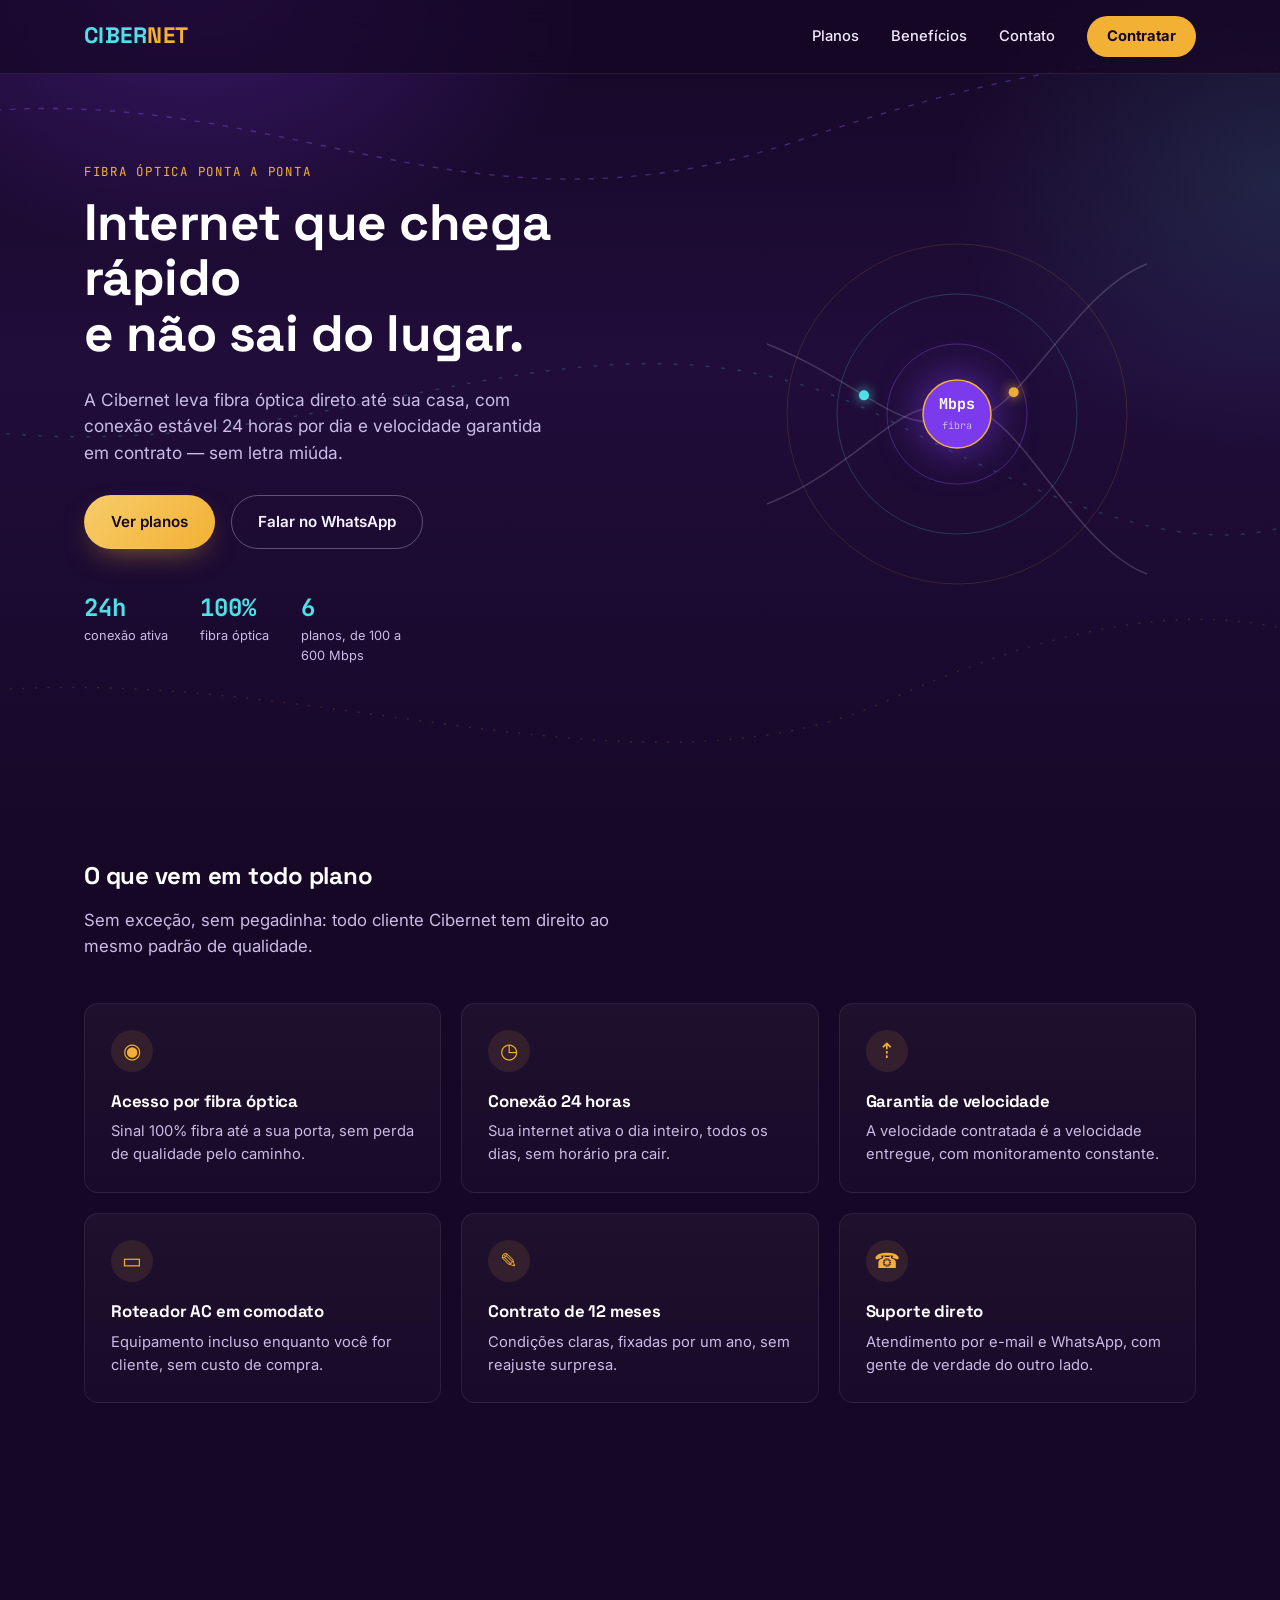
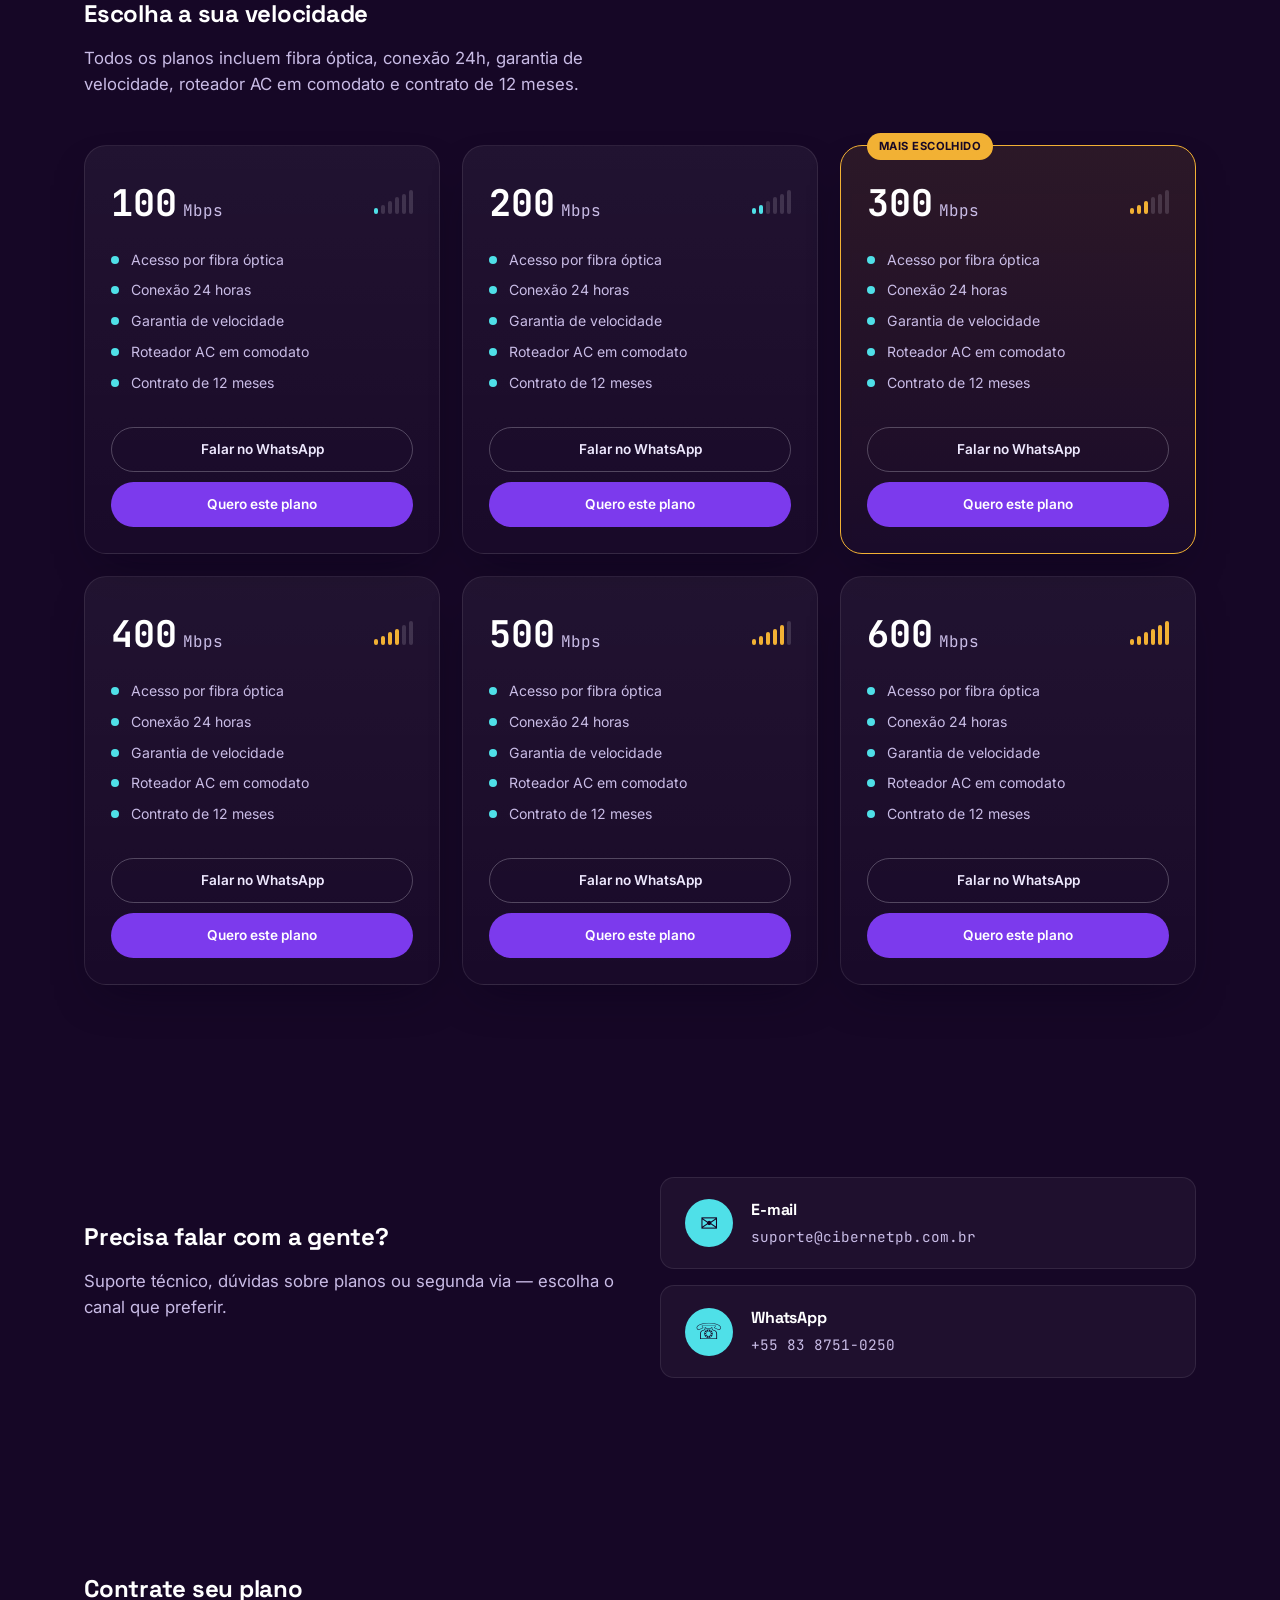
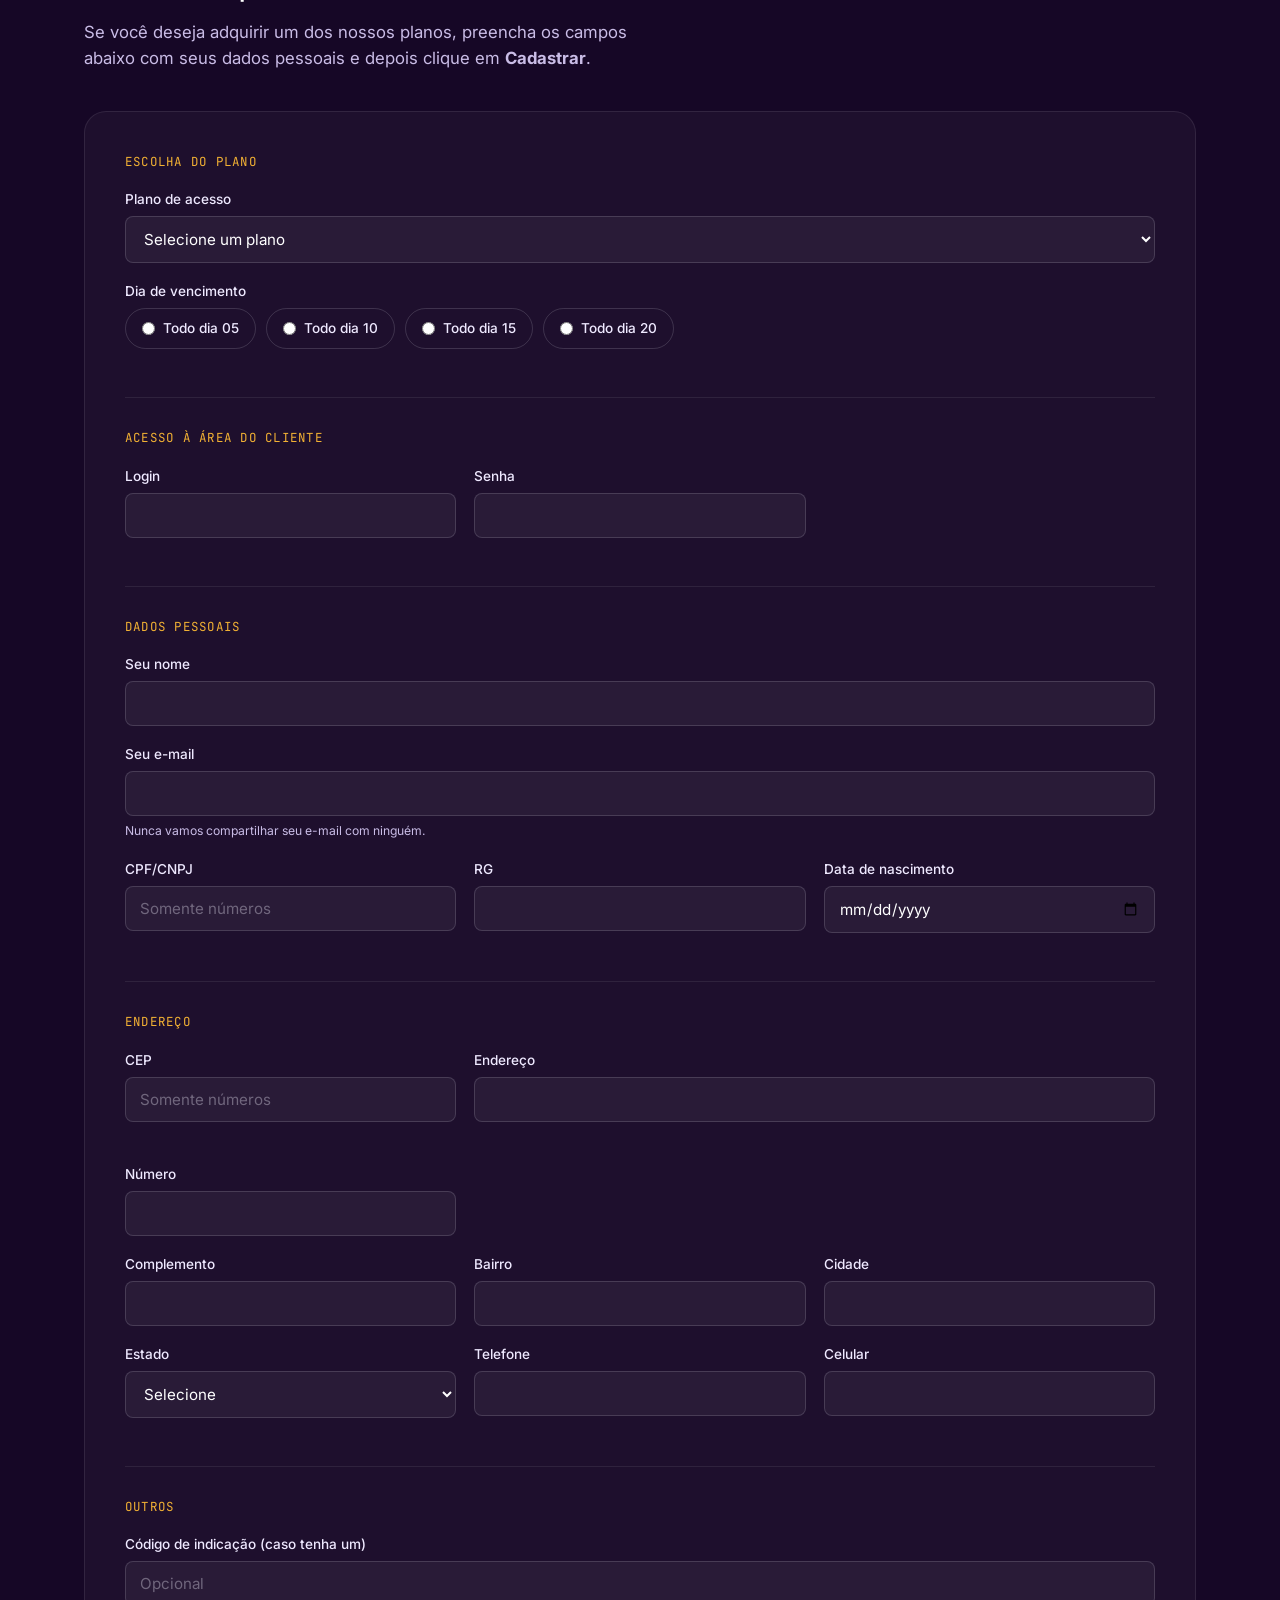
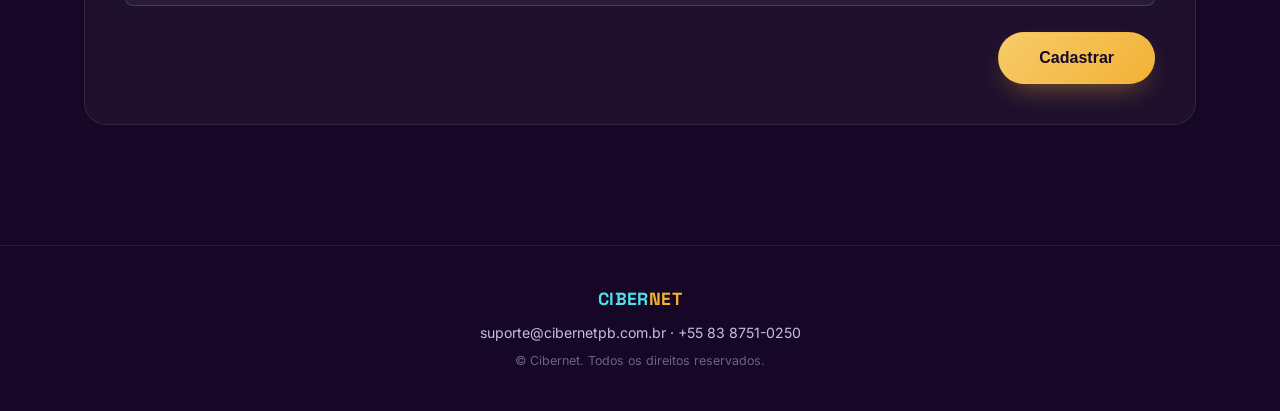
==== index.html @ 53a06dd5 "upload" ====
<!DOCTYPE html>
<html lang="pt-BR">
<head>
<meta charset="UTF-8">
<meta name="viewport" content="width=device-width, initial-scale=1.0">
<title>Cibernet — Internet Fibra Óptica</title>
<meta name="description" content="Cibernet, provedor de internet fibra óptica. Planos de 100 a 600 Mbps, conexão 24 horas e garantia de velocidade.">
<link rel="preconnect" href="https://fonts.googleapis.com">
<link rel="preconnect" href="https://fonts.gstatic.com" crossorigin>
<link href="https://fonts.googleapis.com/css2?family=Space+Grotesk:wght@500;600;700&family=Inter:wght@400;500;600;700&family=JetBrains+Mono:wght@500;700&display=swap" rel="stylesheet">
<link rel="stylesheet" href="style.css">
</head>
<body>

<!-- linhas de fibra decorativas no fundo -->
<div class="fiber-bg" aria-hidden="true">
  <svg viewBox="0 0 1440 900" preserveAspectRatio="none">
    <path class="fiber-line f1" d="M-100,120 C300,60 500,260 900,140 S1500,40 1600,160"/>
    <path class="fiber-line f2" d="M-100,420 C350,500 650,260 1000,420 S1450,560 1600,440"/>
    <path class="fiber-line f3" d="M-100,700 C300,640 700,820 1000,700 S1500,600 1600,720"/>
  </svg>
</div>

<header class="site-header" id="topo">
  <div class="wrap header-row">
    <a href="#topo" class="brand">
      <span class="brand-mark">CIBER<span class="brand-net">NET</span></span>
    </a>
    <nav class="main-nav" aria-label="Navegação principal">
      <a href="#planos">Planos</a>
      <a href="#beneficios">Benefícios</a>
      <a href="#contato">Contato</a>
      <a href="#cadastro" class="nav-cta">Contratar</a>
    </nav>
    <button class="nav-toggle" id="navToggle" aria-label="Abrir menu" aria-expanded="false">
      <span></span><span></span><span></span>
    </button>
  </div>
</header>

<main>

  <!-- HERO -->
  <section class="hero">
    <div class="wrap hero-grid">
      <div class="hero-copy">
        <p class="eyebrow">Fibra óptica ponta a ponta</p>
        <h1>Internet que chega rápido<br> e não sai do lugar.</h1>
        <p class="hero-sub">A Cibernet leva fibra óptica direto até sua casa, com conexão estável 24 horas por dia e velocidade garantida em contrato — sem letra miúda.</p>
        <div class="hero-actions">
          <a href="#planos" class="btn btn-gold">Ver planos</a>
          <a href="https://wa.me/558387510250?text=Ol%C3%A1%2C%20quero%20conhecer%20os%20planos%20da%20Cibernet" target="_blank" rel="noopener" class="btn btn-ghost">Falar no WhatsApp</a>
        </div>
        <ul class="hero-stats">
          <li><span class="num">24h</span><span class="label">conexão ativa</span></li>
          <li><span class="num">100%</span><span class="label">fibra óptica</span></li>
          <li><span class="num">6</span><span class="label">planos, de 100 a 600 Mbps</span></li>
        </ul>
      </div>

      <div class="hero-visual" aria-hidden="true">
        <svg viewBox="0 0 420 420" class="pulse-svg">
          <circle class="ring ring-1" cx="210" cy="210" r="70"/>
          <circle class="ring ring-2" cx="210" cy="210" r="120"/>
          <circle class="ring ring-3" cx="210" cy="210" r="170"/>
          <path class="strand strand-a" d="M20,300 C120,260 160,180 210,210 S320,90 400,60"/>
          <path class="strand strand-b" d="M20,140 C120,180 160,240 210,210 S320,340 400,370"/>
          <circle class="pulse pa" r="5"><animateMotion dur="3.2s" repeatCount="indefinite" path="M20,300 C120,260 160,180 210,210 S320,90 400,60"/></circle>
          <circle class="pulse pb" r="5"><animateMotion dur="4s" repeatCount="indefinite" begin="1s" path="M20,140 C120,180 160,240 210,210 S320,340 400,370"/></circle>
          <circle class="core" cx="210" cy="210" r="34"/>
          <text x="210" y="205" class="core-num" text-anchor="middle">Mbps</text>
          <text x="210" y="225" class="core-sub" text-anchor="middle">fibra</text>
        </svg>
      </div>
    </div>
  </section>

  <!-- BENEFÍCIOS -->
  <section class="beneficios" id="beneficios">
    <div class="wrap">
      <h2>O que vem em todo plano</h2>
      <p class="section-sub">Sem exceção, sem pegadinha: todo cliente Cibernet tem direito ao mesmo padrão de qualidade.</p>
      <div class="beneficios-grid">
        <article class="beneficio-card">
          <div class="ico">◉</div>
          <h3>Acesso por fibra óptica</h3>
          <p>Sinal 100% fibra até a sua porta, sem perda de qualidade pelo caminho.</p>
        </article>
        <article class="beneficio-card">
          <div class="ico">◷</div>
          <h3>Conexão 24 horas</h3>
          <p>Sua internet ativa o dia inteiro, todos os dias, sem horário pra cair.</p>
        </article>
        <article class="beneficio-card">
          <div class="ico">⇡</div>
          <h3>Garantia de velocidade</h3>
          <p>A velocidade contratada é a velocidade entregue, com monitoramento constante.</p>
        </article>
        <article class="beneficio-card">
          <div class="ico">▭</div>
          <h3>Roteador AC em comodato</h3>
          <p>Equipamento incluso enquanto você for cliente, sem custo de compra.</p>
        </article>
        <article class="beneficio-card">
          <div class="ico">✎</div>
          <h3>Contrato de 12 meses</h3>
          <p>Condições claras, fixadas por um ano, sem reajuste surpresa.</p>
        </article>
        <article class="beneficio-card">
          <div class="ico">☎</div>
          <h3>Suporte direto</h3>
          <p>Atendimento por e-mail e WhatsApp, com gente de verdade do outro lado.</p>
        </article>
      </div>
    </div>
  </section>

  <!-- PLANOS -->
  <section class="planos" id="planos">
    <div class="wrap">
      <h2>Escolha a sua velocidade</h2>
      <p class="section-sub">Todos os planos incluem fibra óptica, conexão 24h, garantia de velocidade, roteador AC em comodato e contrato de 12 meses.</p>

      <div class="planos-grid">

        <article class="plano-card" data-plano="100">
          <div class="plano-top">
            <span class="plano-speed"><span class="plano-num">100</span>Mbps</span>
            <div class="signal-bars" aria-hidden="true"><i></i><i></i><i></i><i></i><i></i><i></i></div>
          </div>
          <ul class="plano-feats">
            <li>Acesso por fibra óptica</li>
            <li>Conexão 24 horas</li>
            <li>Garantia de velocidade</li>
            <li>Roteador AC em comodato</li>
            <li>Contrato de 12 meses</li>
          </ul>
          <div class="plano-actions">
            <a class="btn btn-outline" href="https://wa.me/558387510250?text=Ol%C3%A1%2C%20tenho%20interesse%20no%20plano%20de%20100%20Mbps%20da%20Cibernet" target="_blank" rel="noopener">Falar no WhatsApp</a>
            <a class="btn btn-solid" href="#cadastro" onclick="selecionarPlano('100')">Quero este plano</a>
          </div>
        </article>

        <article class="plano-card" data-plano="200">
          <div class="plano-top">
            <span class="plano-speed"><span class="plano-num">200</span>Mbps</span>
            <div class="signal-bars" aria-hidden="true"><i></i><i></i><i></i><i></i><i></i><i></i></div>
          </div>
          <ul class="plano-feats">
            <li>Acesso por fibra óptica</li>
            <li>Conexão 24 horas</li>
            <li>Garantia de velocidade</li>
            <li>Roteador AC em comodato</li>
            <li>Contrato de 12 meses</li>
          </ul>
          <div class="plano-actions">
            <a class="btn btn-outline" href="https://wa.me/558387510250?text=Ol%C3%A1%2C%20tenho%20interesse%20no%20plano%20de%20200%20Mbps%20da%20Cibernet" target="_blank" rel="noopener">Falar no WhatsApp</a>
            <a class="btn btn-solid" href="#cadastro" onclick="selecionarPlano('200')">Quero este plano</a>
          </div>
        </article>

        <article class="plano-card destaque" data-plano="300">
          <span class="tag-popular">Mais escolhido</span>
          <div class="plano-top">
            <span class="plano-speed"><span class="plano-num">300</span>Mbps</span>
            <div class="signal-bars" aria-hidden="true"><i></i><i></i><i></i><i></i><i></i><i></i></div>
          </div>
          <ul class="plano-feats">
            <li>Acesso por fibra óptica</li>
            <li>Conexão 24 horas</li>
            <li>Garantia de velocidade</li>
            <li>Roteador AC em comodato</li>
            <li>Contrato de 12 meses</li>
          </ul>
          <div class="plano-actions">
            <a class="btn btn-outline" href="https://wa.me/558387510250?text=Ol%C3%A1%2C%20tenho%20interesse%20no%20plano%20de%20300%20Mbps%20da%20Cibernet" target="_blank" rel="noopener">Falar no WhatsApp</a>
            <a class="btn btn-solid" href="#cadastro" onclick="selecionarPlano('300')">Quero este plano</a>
          </div>
        </article>

        <article class="plano-card" data-plano="400">
          <div class="plano-top">
            <span class="plano-speed"><span class="plano-num">400</span>Mbps</span>
            <div class="signal-bars" aria-hidden="true"><i></i><i></i><i></i><i></i><i></i><i></i></div>
          </div>
          <ul class="plano-feats">
            <li>Acesso por fibra óptica</li>
            <li>Conexão 24 horas</li>
            <li>Garantia de velocidade</li>
            <li>Roteador AC em comodato</li>
            <li>Contrato de 12 meses</li>
          </ul>
          <div class="plano-actions">
            <a class="btn btn-outline" href="https://wa.me/558387510250?text=Ol%C3%A1%2C%20tenho%20interesse%20no%20plano%20de%20400%20Mbps%20da%20Cibernet" target="_blank" rel="noopener">Falar no WhatsApp</a>
            <a class="btn btn-solid" href="#cadastro" onclick="selecionarPlano('400')">Quero este plano</a>
          </div>
        </article>

        <article class="plano-card" data-plano="500">
          <div class="plano-top">
            <span class="plano-speed"><span class="plano-num">500</span>Mbps</span>
            <div class="signal-bars" aria-hidden="true"><i></i><i></i><i></i><i></i><i></i><i></i></div>
          </div>
          <ul class="plano-feats">
            <li>Acesso por fibra óptica</li>
            <li>Conexão 24 horas</li>
            <li>Garantia de velocidade</li>
            <li>Roteador AC em comodato</li>
            <li>Contrato de 12 meses</li>
          </ul>
          <div class="plano-actions">
            <a class="btn btn-outline" href="https://wa.me/558387510250?text=Ol%C3%A1%2C%20tenho%20interesse%20no%20plano%20de%20500%20Mbps%20da%20Cibernet" target="_blank" rel="noopener">Falar no WhatsApp</a>
            <a class="btn btn-solid" href="#cadastro" onclick="selecionarPlano('500')">Quero este plano</a>
          </div>
        </article>

        <article class="plano-card top" data-plano="600">
          <div class="plano-top">
            <span class="plano-speed"><span class="plano-num">600</span>Mbps</span>
            <div class="signal-bars" aria-hidden="true"><i></i><i></i><i></i><i></i><i></i><i></i></div>
          </div>
          <ul class="plano-feats">
            <li>Acesso por fibra óptica</li>
            <li>Conexão 24 horas</li>
            <li>Garantia de velocidade</li>
            <li>Roteador AC em comodato</li>
            <li>Contrato de 12 meses</li>
          </ul>
          <div class="plano-actions">
            <a class="btn btn-outline" href="https://wa.me/558387510250?text=Ol%C3%A1%2C%20tenho%20interesse%20no%20plano%20de%20600%20Mbps%20da%20Cibernet" target="_blank" rel="noopener">Falar no WhatsApp</a>
            <a class="btn btn-solid" href="#cadastro" onclick="selecionarPlano('600')">Quero este plano</a>
          </div>
        </article>

      </div>
    </div>
  </section>

  <!-- CONTATO -->
  <section class="contato" id="contato">
    <div class="wrap contato-grid">
      <div class="contato-copy">
        <h2>Precisa falar com a gente?</h2>
        <p class="section-sub">Suporte técnico, dúvidas sobre planos ou segunda via — escolha o canal que preferir.</p>
      </div>
      <div class="contato-cards">
        <a class="contato-card" href="mailto:suporte@cibernetpb.com.br">
          <div class="ico">✉</div>
          <div>
            <h3>E-mail</h3>
            <p>suporte@cibernetpb.com.br</p>
          </div>
        </a>
        <a class="contato-card" href="https://wa.me/558387510250" target="_blank" rel="noopener">
          <div class="ico">☏</div>
          <div>
            <h3>WhatsApp</h3>
            <p>+55 83 8751-0250</p>
          </div>
        </a>
      </div>
    </div>
  </section>

  <!-- CADASTRO -->
  <section class="cadastro" id="cadastro">
    <div class="wrap">
      <h2>Contrate seu plano</h2>
      <p class="section-sub">Se você deseja adquirir um dos nossos planos, preencha os campos abaixo com seus dados pessoais e depois clique em <strong>Cadastrar</strong>.</p>

      <form id="formCadastro" class="form-card" novalidate>

        <fieldset class="form-block">
          <legend>Escolha do plano</legend>
          <div class="field">
            <label for="planoAcesso">Plano de acesso</label>
            <select id="planoAcesso" name="planoAcesso" required>
              <option value="" disabled selected>Selecione um plano</option>
              <option value="100">100 Mbps</option>
              <option value="200">200 Mbps</option>
              <option value="300">300 Mbps</option>
              <option value="400">400 Mbps</option>
              <option value="500">500 Mbps</option>
              <option value="600">600 Mbps</option>
            </select>
          </div>
          <div class="field">
            <label>Dia de vencimento</label>
            <div class="radio-row">
              <label class="radio-pill"><input type="radio" name="vencimento" value="05" required> Todo dia 05</label>
              <label class="radio-pill"><input type="radio" name="vencimento" value="10"> Todo dia 10</label>
              <label class="radio-pill"><input type="radio" name="vencimento" value="15"> Todo dia 15</label>
              <label class="radio-pill"><input type="radio" name="vencimento" value="20"> Todo dia 20</label>
            </div>
          </div>
        </fieldset>

        <fieldset class="form-block">
          <legend>Acesso à área do cliente</legend>
          <div class="field-row">
            <div class="field">
              <label for="login">Login</label>
              <input type="text" id="login" name="login" autocomplete="username" required>
            </div>
            <div class="field">
              <label for="senha">Senha</label>
              <input type="password" id="senha" name="senha" autocomplete="new-password" required>
            </div>
          </div>
        </fieldset>

        <fieldset class="form-block">
          <legend>Dados pessoais</legend>
          <div class="field">
            <label for="nome">Seu nome</label>
            <input type="text" id="nome" name="nome" required>
          </div>
          <div class="field">
            <label for="email">Seu e-mail</label>
            <input type="email" id="email" name="email" required>
            <span class="hint">Nunca vamos compartilhar seu e-mail com ninguém.</span>
          </div>
          <div class="field-row">
            <div class="field">
              <label for="cpfCnpj">CPF/CNPJ</label>
              <input type="text" id="cpfCnpj" name="cpfCnpj" inputmode="numeric" placeholder="Somente números" required>
            </div>
            <div class="field">
              <label for="rg">RG</label>
              <input type="text" id="rg" name="rg" required>
            </div>
            <div class="field">
              <label for="dataNasc">Data de nascimento</label>
              <input type="date" id="dataNasc" name="dataNasc" required>
            </div>
          </div>
        </fieldset>

        <fieldset class="form-block">
          <legend>Endereço</legend>
          <div class="field-row">
            <div class="field">
              <label for="cep">CEP</label>
              <input type="text" id="cep" name="cep" inputmode="numeric" placeholder="Somente números" required>
              <span class="hint" id="cepStatus"></span>
            </div>
            <div class="field field-grow">
              <label for="endereco">Endereço</label>
              <input type="text" id="endereco" name="endereco" required>
            </div>
            <div class="field field-small">
              <label for="numero">Número</label>
              <input type="text" id="numero" name="numero" required>
            </div>
          </div>
          <div class="field-row">
            <div class="field">
              <label for="complemento">Complemento</label>
              <input type="text" id="complemento" name="complemento">
            </div>
            <div class="field">
              <label for="bairro">Bairro</label>
              <input type="text" id="bairro" name="bairro" required>
            </div>
            <div class="field">
              <label for="cidade">Cidade</label>
              <input type="text" id="cidade" name="cidade" required>
            </div>
          </div>
          <div class="field-row">
            <div class="field">
              <label for="estado">Estado</label>
              <select id="estado" name="estado" required>
                <option value="" disabled selected>Selecione</option>
                <option>Acre</option>
                <option>Alagoas</option>
                <option>Amapá</option>
                <option>Amazonas</option>
                <option>Bahia</option>
                <option>Ceará</option>
                <option>Distrito Federal</option>
                <option>Espírito Santo</option>
                <option>Goiás</option>
                <option>Maranhão</option>
                <option>Mato Grosso</option>
                <option>Mato Grosso do Sul</option>
                <option>Minas Gerais</option>
                <option>Pará</option>
                <option>Paraíba</option>
                <option>Paraná</option>
                <option>Pernambuco</option>
                <option>Piauí</option>
                <option>Rio de Janeiro</option>
                <option>Rio Grande do Norte</option>
                <option>Rio Grande do Sul</option>
                <option>Rondônia</option>
                <option>Roraima</option>
                <option>Santa Catarina</option>
                <option>São Paulo</option>
                <option>Sergipe</option>
                <option>Tocantins</option>
              </select>
            </div>
            <div class="field">
              <label for="telefone">Telefone</label>
              <input type="tel" id="telefone" name="telefone">
            </div>
            <div class="field">
              <label for="celular">Celular</label>
              <input type="tel" id="celular" name="celular" required>
            </div>
          </div>
        </fieldset>

        <fieldset class="form-block">
          <legend>Outros</legend>
          <div class="field">
            <label for="codigo">Código de indicação (caso tenha um)</label>
            <input type="text" id="codigo" name="codigo" placeholder="Opcional">
          </div>
        </fieldset>

        <div class="form-footer">
          <p class="form-msg" id="formMsg" role="status"></p>
          <button type="submit" class="btn btn-gold btn-large">Cadastrar</button>
        </div>
      </form>
    </div>
  </section>

</main>

<footer class="site-footer">
  <div class="wrap footer-row">
    <span class="brand-mark small">CIBER<span class="brand-net">NET</span></span>
    <p>suporte@cibernetpb.com.br · +55 83 8751-0250</p>
    <p class="copy">© <span id="anoAtual"></span> Cibernet. Todos os direitos reservados.</p>
  </div>
</footer>

<script src="script.js"></script>
</body>
</html>
---- style.css ----
/* =========================================================
   CIBERNET — design tokens
   ========================================================= */
:root{
  --purple-950:#160726;
  --purple-900:#200d3a;
  --purple-800:#2c1352;
  --purple-700:#3d1a72;
  --violet-500:#7c3aed;
  --violet-400:#9b5cf6;
  --gold-400:#f2b134;
  --gold-300:#f7cc6a;
  --cyan-400:#4fe0e8;
  --cream-50:#f7f4ff;
  --ink-050:#efe9ff;
  --ink-300:#c9bce6;

  --font-display:'Space Grotesk', sans-serif;
  --font-body:'Inter', sans-serif;
  --font-mono:'JetBrains Mono', monospace;

  --radius-lg:22px;
  --radius-md:14px;
  --radius-sm:8px;

  --shadow-card:0 20px 45px -20px rgba(10,2,25,.6);
}

*{box-sizing:border-box;}
html{scroll-behavior:smooth;}
body{
  margin:0;
  background:var(--purple-950);
  color:var(--cream-50);
  font-family:var(--font-body);
  line-height:1.55;
  -webkit-font-smoothing:antialiased;
}
h1,h2,h3{
  font-family:var(--font-display);
  margin:0 0 .5em;
  letter-spacing:-.01em;
  color:#fff;
}
p{margin:0 0 1em;}
a{color:inherit;text-decoration:none;}
ul{list-style:none;margin:0;padding:0;}
.wrap{
  max-width:1160px;
  margin:0 auto;
  padding:0 24px;
  position:relative;
  z-index:2;
}
section{padding:96px 0;position:relative;}
.section-sub{
  max-width:560px;
  color:var(--ink-300);
  font-size:1.05rem;
}
@media (prefers-reduced-motion: reduce){
  *{animation-duration:0.001ms !important; animation-iteration-count:1 !important; transition-duration:0.001ms !important; scroll-behavior:auto !important;}
}

/* focus visibility */
a:focus-visible, button:focus-visible, input:focus-visible, select:focus-visible{
  outline:2px solid var(--gold-400);
  outline-offset:3px;
  border-radius:4px;
}

/* =========================================================
   Fiber background decoration
   ========================================================= */
.fiber-bg{
  position:fixed;
  inset:0;
  z-index:0;
  pointer-events:none;
  background:
    radial-gradient(ellipse 700px 500px at 15% -5%, rgba(124,58,237,.35), transparent 60%),
    radial-gradient(ellipse 600px 500px at 100% 20%, rgba(79,224,232,.12), transparent 55%),
    linear-gradient(180deg, var(--purple-950), var(--purple-900) 40%, var(--purple-950));
}
.fiber-bg svg{width:100%;height:100%;}
.fiber-line{
  fill:none;
  stroke-width:1.4;
  stroke:url(#none);
  opacity:.35;
}
.fiber-bg .f1{stroke:var(--violet-400); stroke-dasharray:6 10; animation:dash 40s linear infinite;}
.fiber-bg .f2{stroke:var(--cyan-400); opacity:.22; stroke-dasharray:4 14; animation:dash 55s linear infinite reverse;}
.fiber-bg .f3{stroke:var(--gold-400); opacity:.18; stroke-dasharray:2 12; animation:dash 65s linear infinite;}
@keyframes dash{to{stroke-dashoffset:-1000;}}

/* =========================================================
   Buttons
   ========================================================= */
.btn{
  display:inline-flex;
  align-items:center;
  justify-content:center;
  gap:.5em;
  padding:14px 26px;
  border-radius:999px;
  font-weight:600;
  font-size:.95rem;
  border:1px solid transparent;
  cursor:pointer;
  transition:transform .18s ease, box-shadow .18s ease, background .18s ease, border-color .18s ease;
}
.btn:hover{transform:translateY(-2px);}
.btn-gold{
  background:linear-gradient(135deg, var(--gold-300), var(--gold-400));
  color:var(--purple-950);
  box-shadow:0 12px 30px -12px rgba(242,177,52,.55);
}
.btn-gold:hover{box-shadow:0 16px 34px -12px rgba(242,177,52,.7);}
.btn-ghost{
  background:transparent;
  border-color:rgba(247,244,255,.3);
  color:var(--cream-50);
}
.btn-ghost:hover{border-color:var(--cyan-400); color:var(--cyan-400);}
.btn-outline{
  background:transparent;
  border-color:rgba(247,244,255,.25);
  color:var(--ink-050);
  font-size:.85rem;
  padding:11px 18px;
}
.btn-outline:hover{border-color:var(--cyan-400); color:var(--cyan-400);}
.btn-solid{
  background:var(--violet-500);
  color:#fff;
  font-size:.85rem;
  padding:11px 18px;
}
.btn-solid:hover{background:var(--violet-400);}
.btn-large{padding:16px 40px; font-size:1rem;}

/* =========================================================
   Header
   ========================================================= */
.site-header{
  position:sticky;
  top:0;
  z-index:50;
  backdrop-filter:blur(14px);
  background:rgba(22,7,38,.7);
  border-bottom:1px solid rgba(247,244,255,.08);
}
.header-row{
  display:flex;
  align-items:center;
  justify-content:space-between;
  padding:16px 24px;
}
.brand-mark{
  font-family:var(--font-display);
  font-weight:700;
  font-size:1.4rem;
  color:var(--cyan-400);
  letter-spacing:.02em;
}
.brand-mark.small{font-size:1.1rem;}
.brand-net{color:var(--gold-400);}
.main-nav{display:flex; align-items:center; gap:32px;}
.main-nav a{
  font-size:.92rem;
  font-weight:500;
  color:var(--ink-050);
  transition:color .18s ease;
}
.main-nav a:hover{color:var(--cyan-400);}
.nav-cta{
  background:var(--gold-400);
  color:var(--purple-950) !important;
  padding:9px 20px;
  border-radius:999px;
  font-weight:700 !important;
}
.nav-toggle{
  display:none;
  flex-direction:column;
  gap:5px;
  background:none;
  border:none;
  cursor:pointer;
  padding:6px;
}
.nav-toggle span{width:22px;height:2px;background:#fff;border-radius:2px;}

/* =========================================================
   Hero
   ========================================================= */
.hero{padding-top:88px;}
.hero-grid{
  display:grid;
  grid-template-columns:1.1fr .9fr;
  align-items:center;
  gap:48px;
}
.eyebrow{
  font-family:var(--font-mono);
  font-size:.78rem;
  letter-spacing:.14em;
  text-transform:uppercase;
  color:var(--gold-400);
  margin-bottom:14px;
}
.hero h1{
  font-size:clamp(2.2rem, 4vw, 3.4rem);
  line-height:1.08;
}
.hero-sub{
  color:var(--ink-300);
  font-size:1.08rem;
  max-width:480px;
}
.hero-actions{display:flex; gap:16px; flex-wrap:wrap; margin:28px 0 40px;}
.hero-stats{display:flex; gap:32px; flex-wrap:wrap;}
.hero-stats .num{
  display:block;
  font-family:var(--font-mono);
  font-size:1.5rem;
  font-weight:700;
  color:var(--cyan-400);
}
.hero-stats .label{
  display:block;
  font-size:.8rem;
  color:var(--ink-300);
  max-width:120px;
}

.hero-visual{display:flex; justify-content:center;}
.pulse-svg{width:100%; max-width:420px;}
.ring{fill:none; stroke:rgba(155,92,246,.35); stroke-width:1;}
.ring-2{stroke:rgba(79,224,232,.22);}
.ring-3{stroke:rgba(242,177,52,.15);}
.strand{fill:none; stroke:rgba(247,244,255,.18); stroke-width:1.5;}
.pulse{fill:var(--gold-400); filter:drop-shadow(0 0 6px var(--gold-400));}
.pb{fill:var(--cyan-400); filter:drop-shadow(0 0 6px var(--cyan-400));}
.core{
  fill:var(--violet-500);
  stroke:var(--gold-400);
  stroke-width:1.5;
  filter:drop-shadow(0 0 22px rgba(124,58,237,.7));
}
.core-num{font-family:var(--font-mono); font-size:15px; fill:#fff; font-weight:700;}
.core-sub{font-family:var(--font-mono); font-size:10px; fill:var(--ink-300);}

/* =========================================================
   Benefícios
   ========================================================= */
.beneficios-grid{
  display:grid;
  grid-template-columns:repeat(3, 1fr);
  gap:20px;
  margin-top:44px;
}
.beneficio-card{
  background:linear-gradient(180deg, rgba(255,255,255,.04), rgba(255,255,255,.015));
  border:1px solid rgba(247,244,255,.08);
  border-radius:var(--radius-md);
  padding:26px;
  transition:border-color .2s ease, transform .2s ease;
}
.beneficio-card:hover{border-color:rgba(79,224,232,.35); transform:translateY(-3px);}
.beneficio-card .ico{
  font-size:1.3rem;
  color:var(--gold-400);
  width:42px; height:42px;
  display:flex; align-items:center; justify-content:center;
  border-radius:50%;
  background:rgba(242,177,52,.1);
  margin-bottom:16px;
}
.beneficio-card h3{font-size:1.05rem; margin-bottom:.4em;}
.beneficio-card p{color:var(--ink-300); font-size:.92rem; margin:0;}

/* =========================================================
   Planos
   ========================================================= */
.planos-grid{
  display:grid;
  grid-template-columns:repeat(3, 1fr);
  gap:22px;
  margin-top:48px;
}
.plano-card{
  position:relative;
  background:linear-gradient(180deg, rgba(255,255,255,.05), rgba(255,255,255,.015));
  border:1px solid rgba(247,244,255,.09);
  border-radius:var(--radius-lg);
  padding:28px 26px 26px;
  display:flex;
  flex-direction:column;
  box-shadow:var(--shadow-card);
  transition:transform .22s ease, border-color .22s ease;
}
.plano-card:hover{transform:translateY(-4px); border-color:rgba(155,92,246,.5);}
.plano-card.destaque{border-color:var(--gold-400); background:linear-gradient(180deg, rgba(242,177,52,.1), rgba(255,255,255,.02));}
.tag-popular{
  position:absolute; top:-13px; left:26px;
  background:var(--gold-400);
  color:var(--purple-950);
  font-size:.7rem;
  font-weight:700;
  letter-spacing:.04em;
  text-transform:uppercase;
  padding:5px 12px;
  border-radius:999px;
}
.plano-top{display:flex; align-items:center; justify-content:space-between; margin-bottom:18px;}
.plano-speed{font-family:var(--font-mono); font-size:1rem; color:var(--ink-300); display:flex; align-items:baseline; gap:6px;}
.plano-num{font-size:2.3rem; font-weight:700; color:#fff; font-family:var(--font-mono);}
.signal-bars{display:flex; align-items:flex-end; gap:3px; height:24px;}
.signal-bars i{width:4px; display:block; background:rgba(247,244,255,.15); border-radius:2px;}
.signal-bars i:nth-child(1){height:25%;}
.signal-bars i:nth-child(2){height:40%;}
.signal-bars i:nth-child(3){height:55%;}
.signal-bars i:nth-child(4){height:70%;}
.signal-bars i:nth-child(5){height:85%;}
.signal-bars i:nth-child(6){height:100%;}
.plano-card[data-plano="100"] .signal-bars i:nth-child(1){background:var(--cyan-400);}
.plano-card[data-plano="200"] .signal-bars i:nth-child(-n+2){background:var(--cyan-400);}
.plano-card[data-plano="300"] .signal-bars i:nth-child(-n+3){background:var(--gold-400);}
.plano-card[data-plano="400"] .signal-bars i:nth-child(-n+4){background:var(--gold-400);}
.plano-card[data-plano="500"] .signal-bars i:nth-child(-n+5){background:var(--gold-400);}
.plano-card[data-plano="600"] .signal-bars i{background:var(--gold-400);}

.plano-feats{margin-bottom:24px; flex:1;}
.plano-feats li{
  font-size:.88rem;
  color:var(--ink-300);
  padding-left:20px;
  position:relative;
  margin-bottom:9px;
}
.plano-feats li::before{
  content:"";
  position:absolute; left:0; top:7px;
  width:8px; height:8px;
  border-radius:50%;
  background:var(--cyan-400);
}
.plano-actions{display:flex; flex-direction:column; gap:10px;}
.plano-actions .btn{width:100%;}

/* =========================================================
   Contato
   ========================================================= */
.contato-grid{
  display:grid;
  grid-template-columns:1fr 1fr;
  gap:40px;
  align-items:center;
}
.contato-cards{display:flex; flex-direction:column; gap:16px;}
.contato-card{
  display:flex;
  align-items:center;
  gap:18px;
  background:rgba(255,255,255,.04);
  border:1px solid rgba(247,244,255,.09);
  border-radius:var(--radius-md);
  padding:20px 24px;
  transition:border-color .2s ease, transform .2s ease;
}
.contato-card:hover{border-color:var(--cyan-400); transform:translateX(4px);}
.contato-card .ico{
  font-size:1.4rem;
  color:var(--purple-950);
  background:var(--cyan-400);
  width:48px; height:48px;
  border-radius:50%;
  display:flex; align-items:center; justify-content:center;
  flex-shrink:0;
}
.contato-card h3{font-size:1rem; margin-bottom:.2em;}
.contato-card p{margin:0; color:var(--ink-300); font-family:var(--font-mono); font-size:.9rem;}

/* =========================================================
   Cadastro / formulário
   ========================================================= */
.cadastro{padding-bottom:120px;}
.form-card{
  margin-top:40px;
  background:rgba(255,255,255,.035);
  border:1px solid rgba(247,244,255,.09);
  border-radius:var(--radius-lg);
  padding:40px;
}
.form-block{
  border:none;
  padding:0 0 30px;
  margin:0 0 30px;
  border-bottom:1px solid rgba(247,244,255,.08);
}
.form-block:last-of-type{border-bottom:none; margin-bottom:0; padding-bottom:0;}
.form-block legend{
  font-family:var(--font-mono);
  font-size:.78rem;
  letter-spacing:.1em;
  text-transform:uppercase;
  color:var(--gold-400);
  padding:0 0 18px;
}
.field{display:flex; flex-direction:column; gap:6px; margin-bottom:18px;}
.field-row{display:grid; grid-template-columns:repeat(3, 1fr); gap:18px;}
.field-row .field{margin-bottom:18px;}
.field-grow{grid-column:span 2;}
.field-small{grid-column:span 1;}
label{font-size:.85rem; font-weight:500; color:var(--ink-050);}
input, select{
  background:rgba(255,255,255,.05);
  border:1px solid rgba(247,244,255,.15);
  color:#fff;
  padding:12px 14px;
  border-radius:var(--radius-sm);
  font-family:var(--font-body);
  font-size:.95rem;
  transition:border-color .18s ease, background .18s ease;
}
input::placeholder{color:rgba(247,244,255,.35);}
input:focus, select:focus{
  border-color:var(--cyan-400);
  background:rgba(255,255,255,.08);
  outline:none;
}
select option{background:var(--purple-900); color:#fff;}
.hint{font-size:.76rem; color:var(--ink-300);}
#cepStatus{color:var(--cyan-400);}

.radio-row{display:flex; gap:10px; flex-wrap:wrap;}
.radio-pill{
  display:flex; align-items:center; gap:8px;
  border:1px solid rgba(247,244,255,.15);
  border-radius:999px;
  padding:9px 16px;
  font-size:.85rem;
  cursor:pointer;
  transition:border-color .18s ease, background .18s ease;
}
.radio-pill:has(input:checked){
  border-color:var(--gold-400);
  background:rgba(242,177,52,.12);
}
.radio-pill input{accent-color:var(--gold-400); margin:0;}

.form-footer{
  display:flex;
  align-items:center;
  justify-content:space-between;
  gap:20px;
  flex-wrap:wrap;
  margin-top:8px;
}
.form-msg{font-size:.9rem; color:var(--cyan-400); margin:0;}
.form-msg.erro{color:#ff8a8a;}

/* =========================================================
   Footer
   ========================================================= */
.site-footer{
  padding:40px 0;
  border-top:1px solid rgba(247,244,255,.08);
  text-align:center;
}
.footer-row{display:flex; flex-direction:column; align-items:center; gap:8px;}
.footer-row p{margin:0; color:var(--ink-300); font-size:.88rem;}
.footer-row .copy{font-size:.78rem; color:rgba(201,188,230,.5);}

/* =========================================================
   Responsive
   ========================================================= */
@media (max-width:960px){
  .hero-grid{grid-template-columns:1fr; text-align:center;}
  .hero-actions, .hero-stats{justify-content:center;}
  .hero-sub{margin-inline:auto;}
  .hero-visual{order:-1; margin-bottom:10px;}
  .beneficios-grid, .planos-grid{grid-template-columns:repeat(2, 1fr);}
  .contato-grid{grid-template-columns:1fr;}
  .field-row{grid-template-columns:1fr 1fr;}
  .field-grow, .field-small{grid-column:span 1;}
}
@media (max-width:720px){
  .main-nav{
    position:absolute; top:100%; left:0; right:0;
    background:var(--purple-900);
    flex-direction:column;
    align-items:stretch;
    padding:20px 24px;
    gap:16px;
    display:none;
    border-bottom:1px solid rgba(247,244,255,.08);
  }
  .main-nav.open{display:flex;}
  .nav-toggle{display:flex;}
  .nav-cta{text-align:center;}
}
@media (max-width:600px){
  section{padding:64px 0;}
  .beneficios-grid, .planos-grid{grid-template-columns:1fr;}
  .field-row{grid-template-columns:1fr;}
  .form-card{padding:26px;}
  .form-footer{flex-direction:column; align-items:stretch;}
  .btn-large{width:100%;}
}
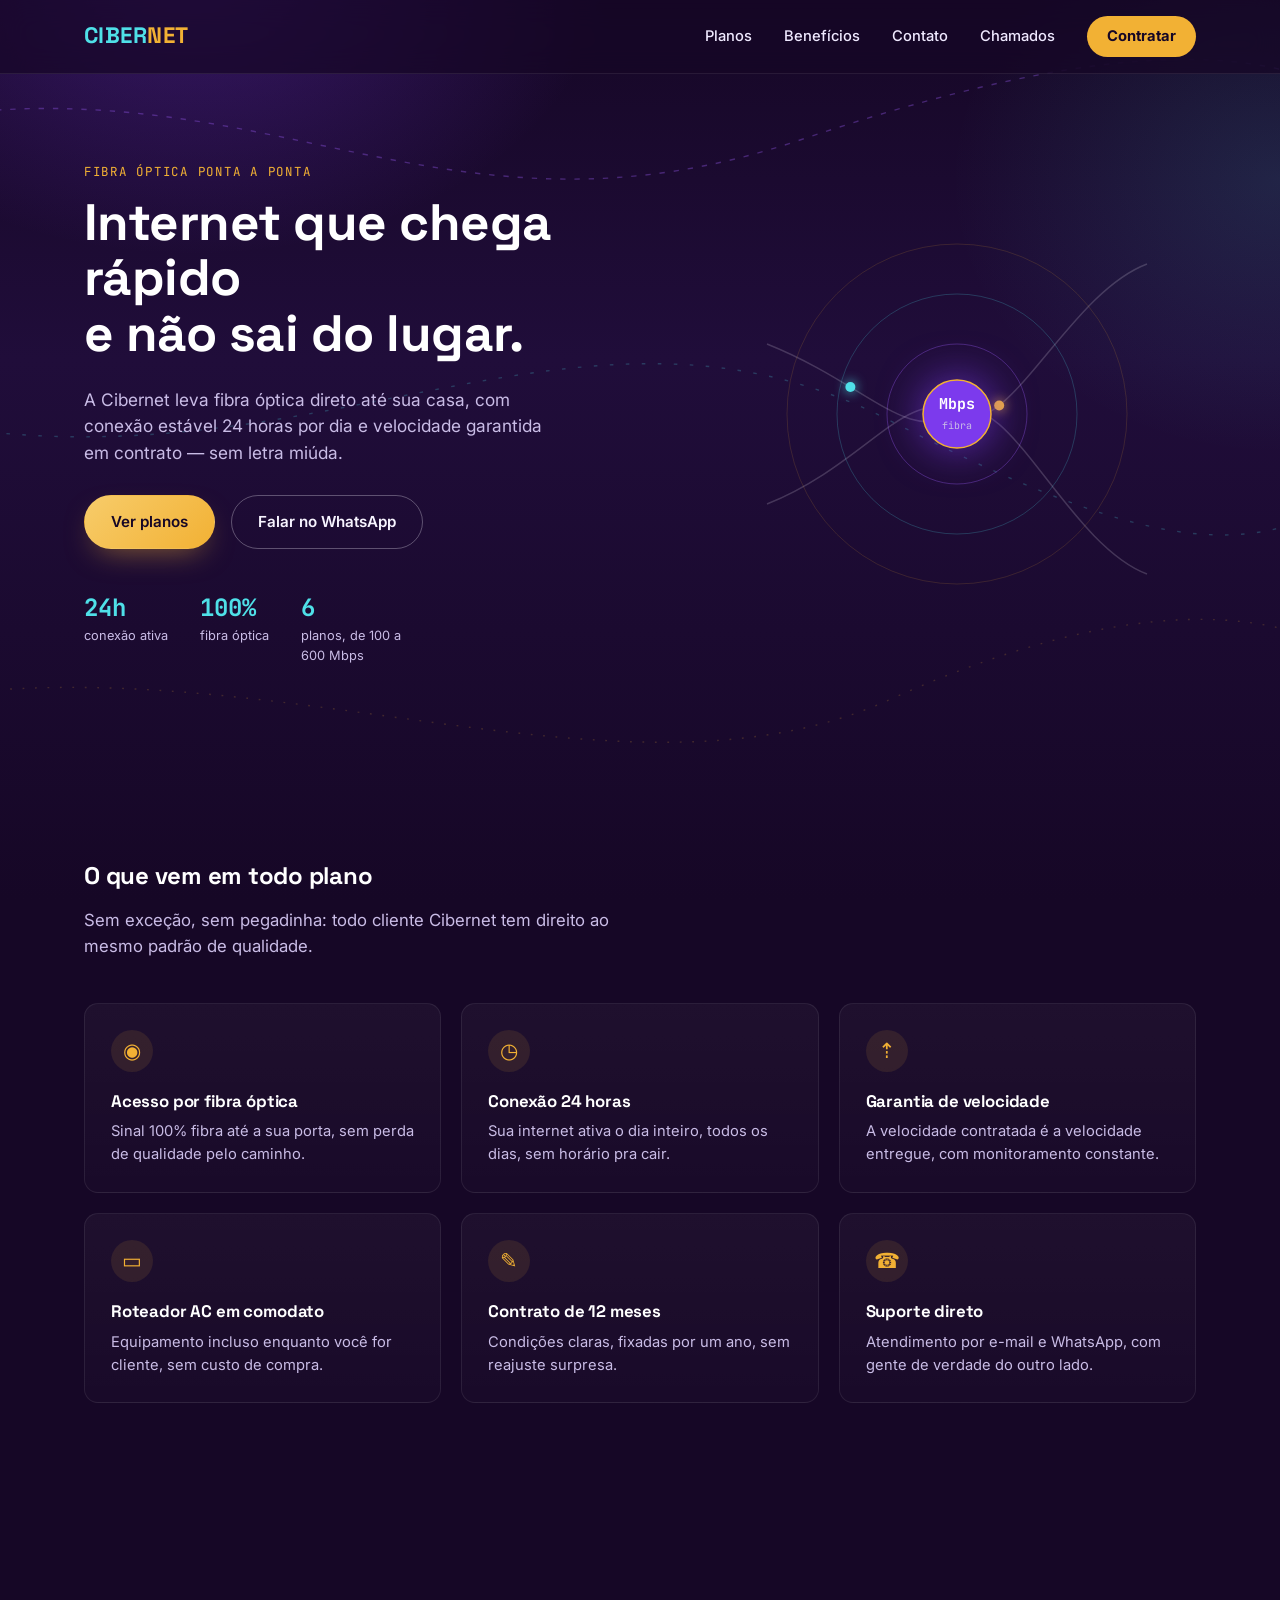
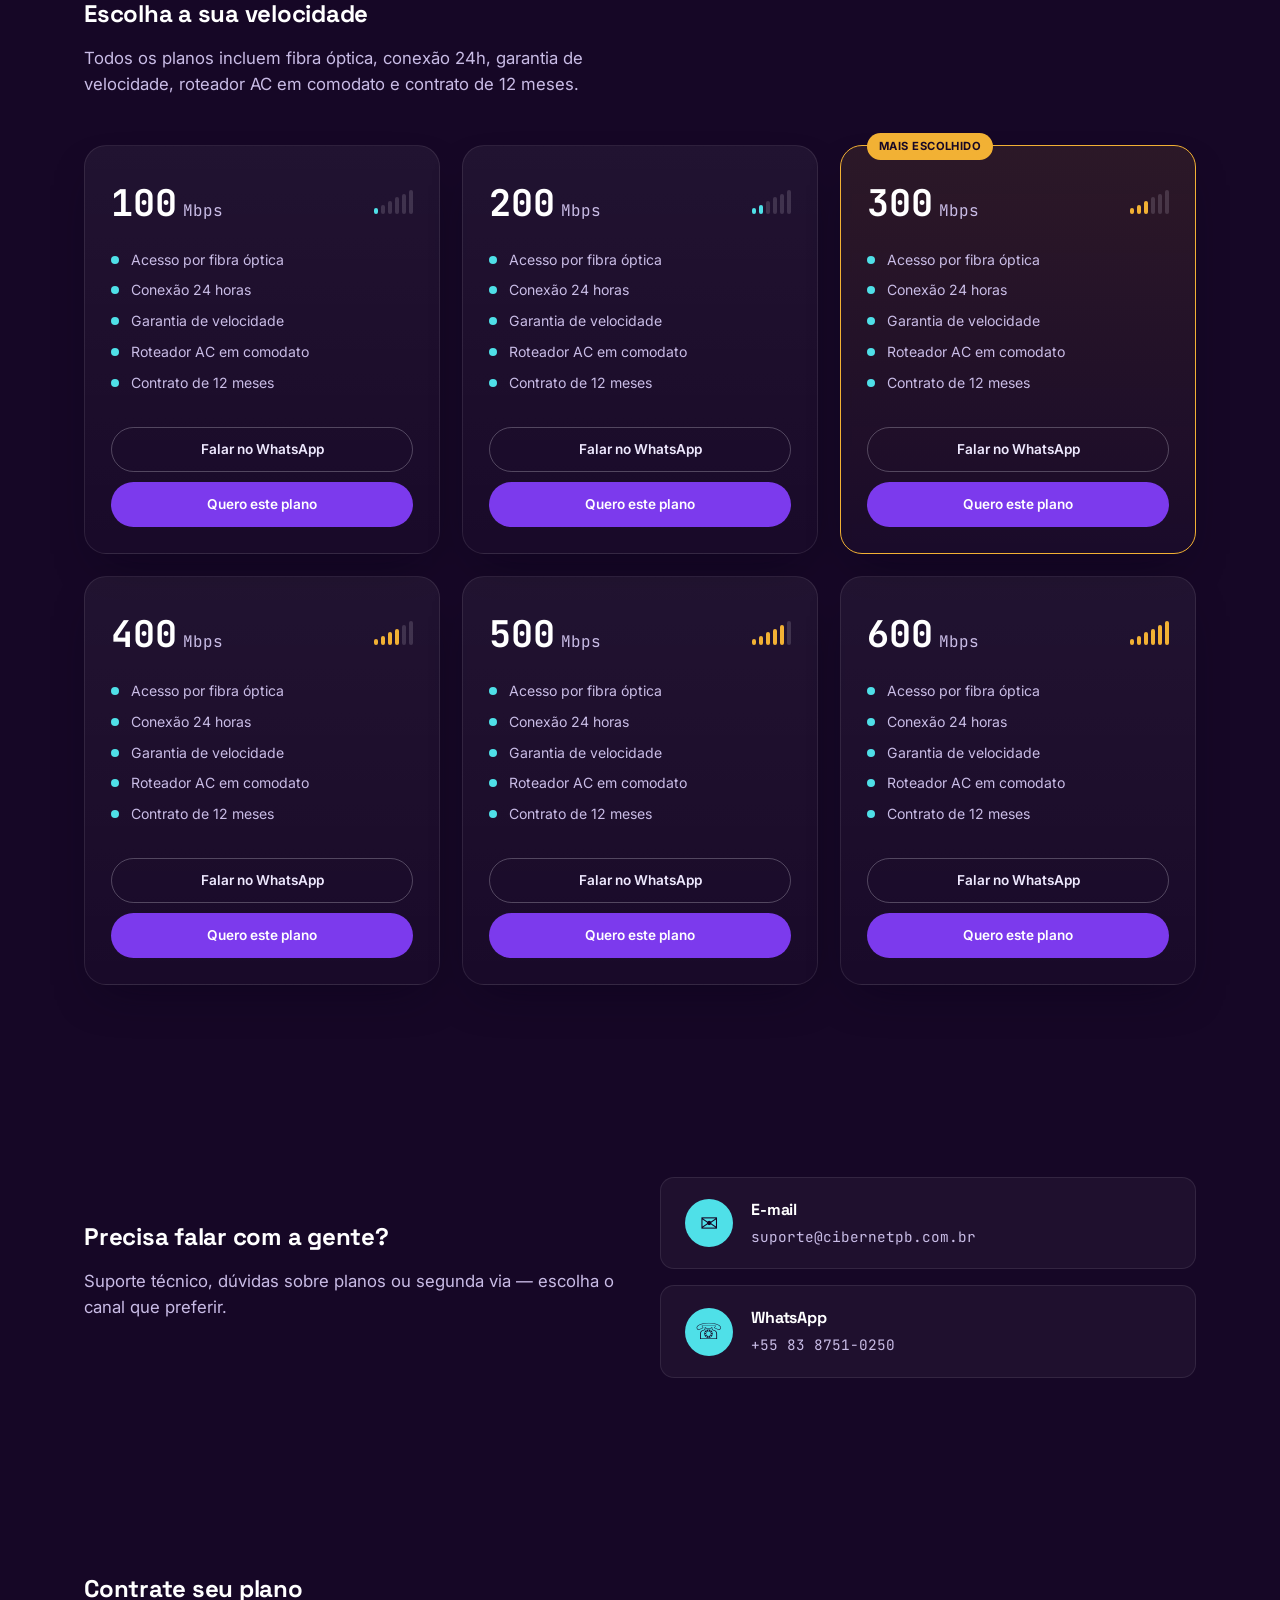
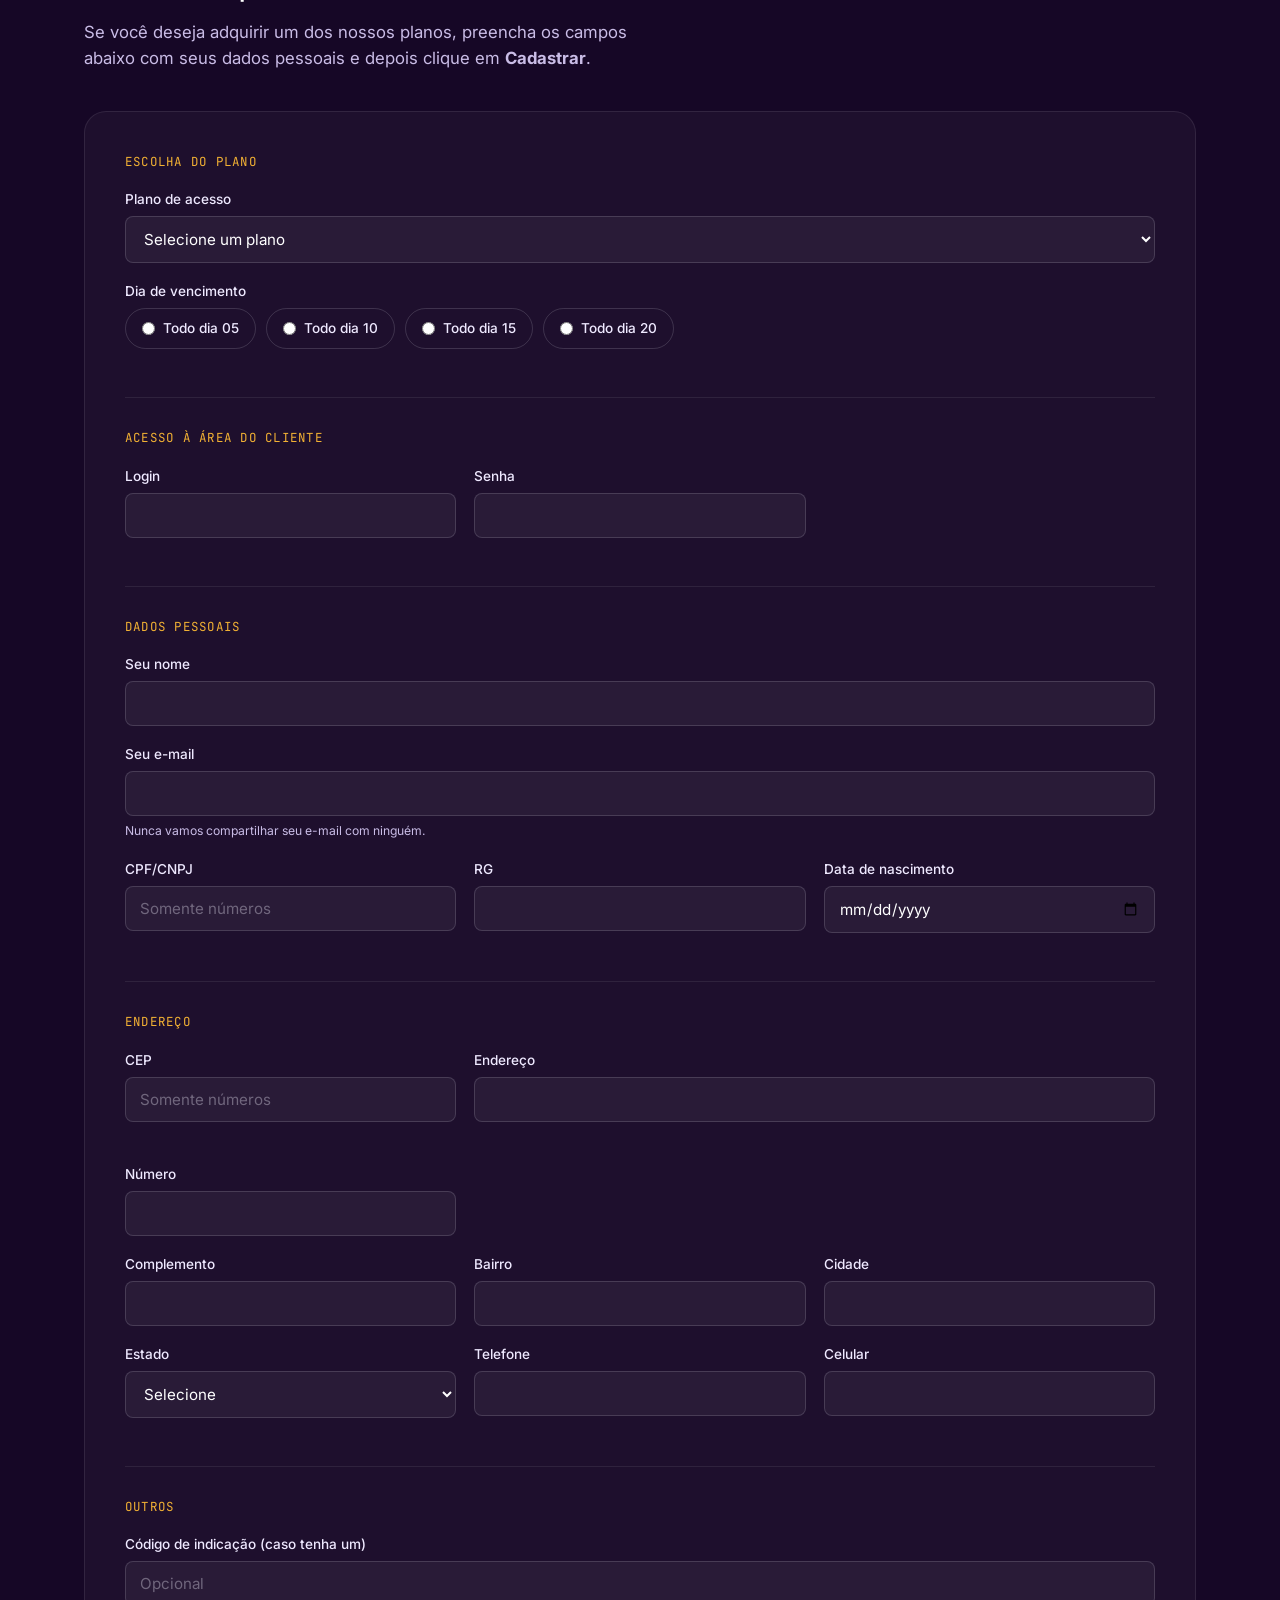
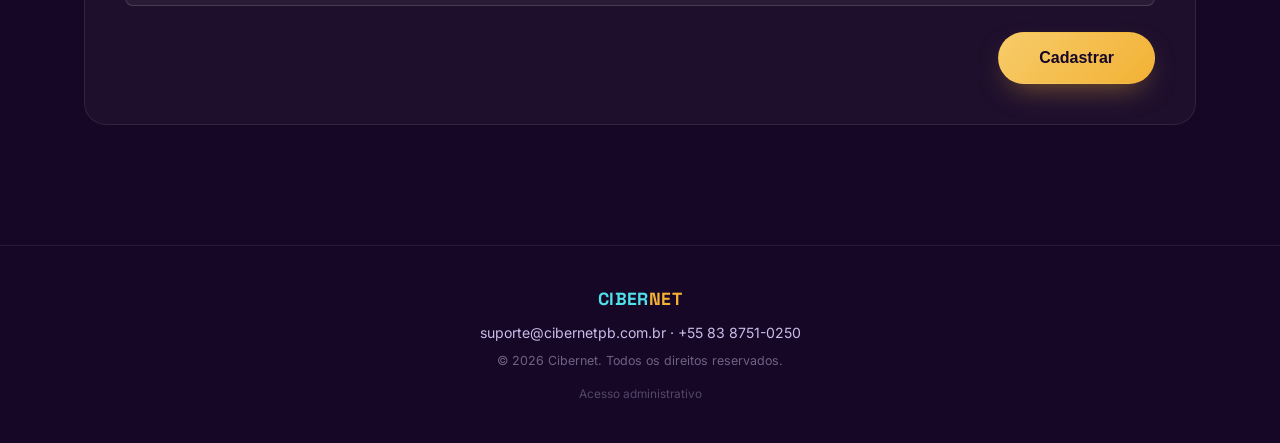
==== commit a9e570ca: "Add files via upload" ====
--- a/index.html
+++ b/index.html
@@ -30,6 +30,7 @@
       <a href="#planos">Planos</a>
       <a href="#beneficios">Benefícios</a>
       <a href="#contato">Contato</a>
+      <a href="chamados.html">Chamados</a>
       <a href="#cadastro" class="nav-cta">Contratar</a>
     </nav>
     <button class="nav-toggle" id="navToggle" aria-label="Abrir menu" aria-expanded="false">
@@ -435,6 +436,7 @@
     <span class="brand-mark small">CIBER<span class="brand-net">NET</span></span>
     <p>suporte@cibernetpb.com.br · +55 83 8751-0250</p>
     <p class="copy">© <span id="anoAtual"></span> Cibernet. Todos os direitos reservados.</p>
+    <a href="admin.html" class="admin-link">Acesso administrativo</a>
   </div>
 </footer>
 
--- a/style.css
+++ b/style.css
@@ -463,6 +463,34 @@
 .form-msg.erro{color:#ff8a8a;}
 
 /* =========================================================
+   Página de Chamados
+   ========================================================= */
+.chamados-hero{padding-bottom:0;}
+.chamados-hero h1{font-size:clamp(2rem, 3.4vw, 2.8rem);}
+.chamados-grid{
+  display:grid;
+  grid-template-columns:1.6fr 1fr;
+  gap:32px;
+  align-items:start;
+}
+.chamados-info{display:flex; flex-direction:column; gap:16px;}
+.chamados-info h3{font-size:1rem; color:var(--ink-050);}
+textarea{
+  background:rgba(255,255,255,.05);
+  border:1px solid rgba(247,244,255,.15);
+  color:#fff;
+  padding:12px 14px;
+  border-radius:var(--radius-sm);
+  font-family:var(--font-body);
+  font-size:.95rem;
+  resize:vertical;
+}
+textarea:focus{border-color:var(--cyan-400); background:rgba(255,255,255,.08); outline:none;}
+@media (max-width:900px){
+  .chamados-grid{grid-template-columns:1fr;}
+}
+
+/* =========================================================
    Footer
    ========================================================= */
 .site-footer{
@@ -473,6 +501,8 @@
 .footer-row{display:flex; flex-direction:column; align-items:center; gap:8px;}
 .footer-row p{margin:0; color:var(--ink-300); font-size:.88rem;}
 .footer-row .copy{font-size:.78rem; color:rgba(201,188,230,.5);}
+.admin-link{font-size:.74rem; color:rgba(201,188,230,.35); margin-top:6px;}
+.admin-link:hover{color:var(--cyan-400);}
 
 /* =========================================================
    Responsive
